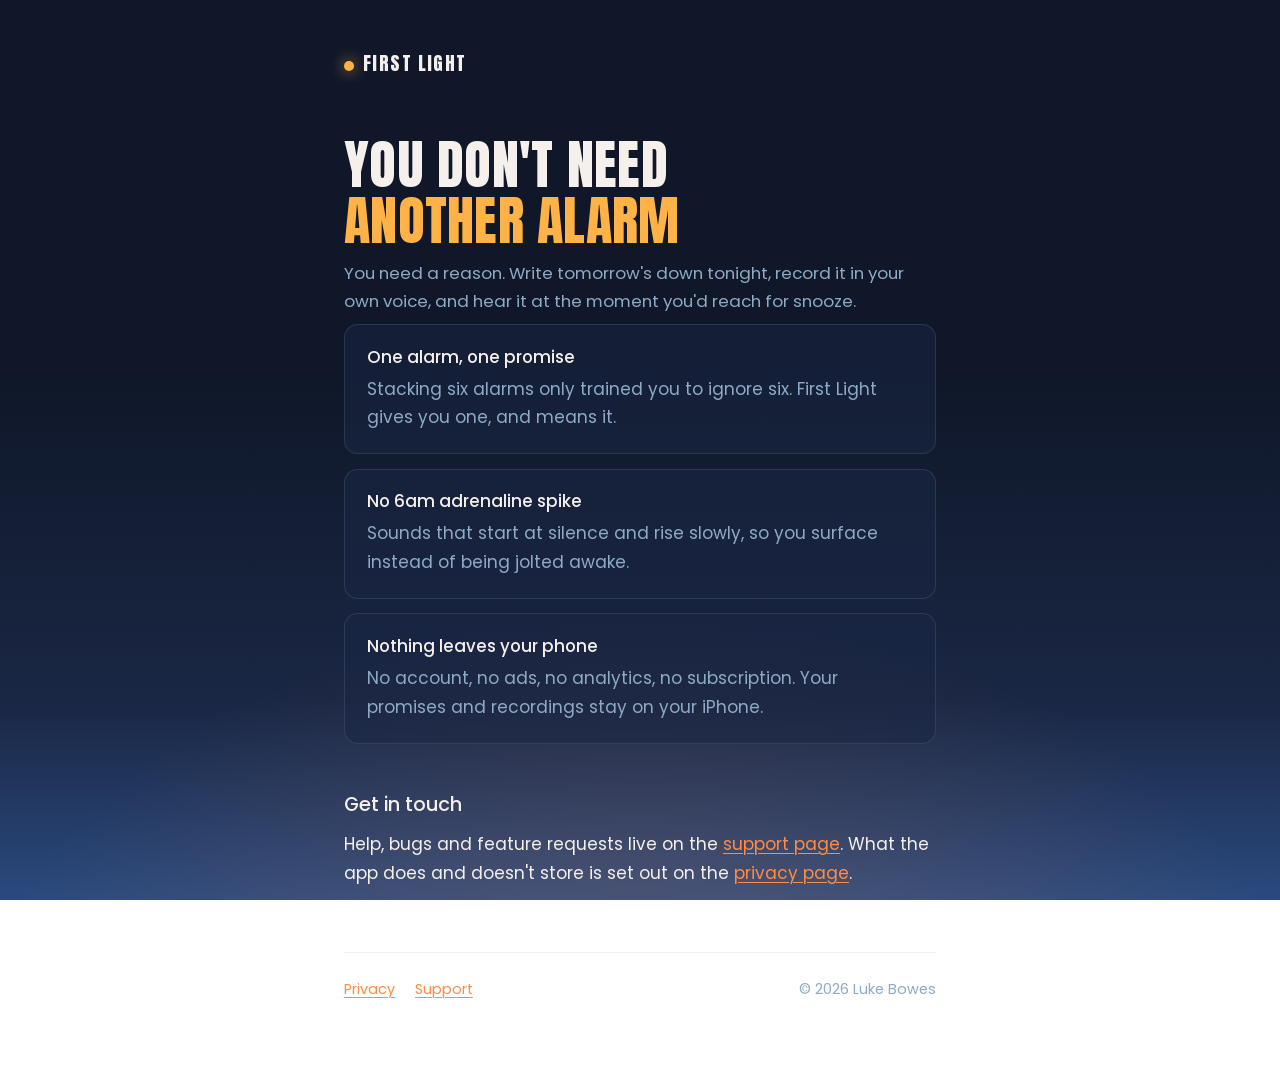
==== index.html @ 70f56f2a "feat: add the First Light landing, privacy and support pages Co-Authored-By: Claude Opus 5.5 <norepl" ====
<!doctype html>
<html lang="en-GB">
<head>
<meta charset="utf-8">
<meta name="viewport" content="width=device-width, initial-scale=1">
<title>First Light — Wake Up On Time</title>
<meta name="description" content="One alarm. One promise. Record why you're getting up and hear it at 6am, in your own voice.">
<link rel="stylesheet" href="style.css">
</head>
<body>
<div class="wrap">

  <header class="masthead">
    <span class="wordmark"><span class="sun"></span>First Light</span>
  </header>

  <main>
    <h1>You don't need<span class="accent">another alarm</span></h1>
    <p class="standfirst">You need a reason. Write tomorrow's down tonight, record it in your own voice, and hear it at the moment you'd reach for snooze.</p>

    <div class="card">
      <h2>One alarm, one promise</h2>
      <p class="lede">Stacking six alarms only trained you to ignore six. First Light gives you one, and means it.</p>
    </div>
    <div class="card">
      <h2>No 6am adrenaline spike</h2>
      <p class="lede">Sounds that start at silence and rise slowly, so you surface instead of being jolted awake.</p>
    </div>
    <div class="card">
      <h2>Nothing leaves your phone</h2>
      <p class="lede">No account, no ads, no analytics, no subscription. Your promises and recordings stay on your iPhone.</p>
    </div>

    <h2>Get in touch</h2>
    <p>Help, bugs and feature requests live on the <a href="support/">support page</a>. What the app does and doesn't store is set out on the <a href="privacy/">privacy page</a>.</p>
  </main>

  <footer>
    <a href="privacy/">Privacy</a>
    <a href="support/">Support</a>
    <span class="spacer"></span>
    <span>© 2026 Luke Bowes</span>
  </footer>

</div>
</body>
</html>
---- style.css ----
/* First Light — support site
   Palette lifted from FirstLight/DesignSystem/Colors.swift so the pages read as
   part of the app rather than a bolted-on legal afterthought. */

@font-face {
  font-family: 'Anton';
  src: url('fonts/Anton-400.woff2') format('woff2');
  font-weight: 400; font-display: swap;
}
@font-face {
  font-family: 'Poppins';
  src: url('fonts/Poppins-400.woff2') format('woff2');
  font-weight: 400; font-display: swap;
}
@font-face {
  font-family: 'Poppins';
  src: url('fonts/Poppins-500.woff2') format('woff2');
  font-weight: 500; font-display: swap;
}

:root {
  --midnight:   #0F1729;
  --deep-navy:  #1A2744;
  --dusk-blue:  #2A4A7F;
  --amber:      #FF8C42;
  --golden:     #FFB347;
  --dawn-white: #F5F0EB;
  --mist:       #8DABC4;
  --measure: 40rem;
}

* { box-sizing: border-box; }

html { -webkit-text-size-adjust: 100%; }

body {
  margin: 0;
  min-height: 100vh;
  background:
    radial-gradient(60rem 40rem at 50% 118%, rgba(255, 140, 66, 0.22), transparent 70%),
    linear-gradient(180deg, var(--midnight) 0%, var(--midnight) 42%, var(--deep-navy) 78%, var(--dusk-blue) 100%);
  background-attachment: fixed;
  color: var(--dawn-white);
  font-family: 'Poppins', -apple-system, BlinkMacSystemFont, 'Segoe UI', Roboto, sans-serif;
  font-size: 17px;
  line-height: 1.7;
  -webkit-font-smoothing: antialiased;
}

.wrap {
  max-width: var(--measure);
  margin: 0 auto;
  padding: 3rem 1.5rem 5rem;
}

/* Masthead ---------------------------------------------------------------- */

.masthead { margin-bottom: 3.5rem; }

.wordmark {
  display: inline-flex;
  align-items: baseline;
  gap: 0.55rem;
  font-family: 'Anton', Impact, sans-serif;
  font-size: 1.15rem;
  letter-spacing: 0.08em;
  text-transform: uppercase;
  color: var(--dawn-white);
  text-decoration: none;
}
.wordmark .sun {
  width: 0.62rem; height: 0.62rem;
  border-radius: 50%;
  background: var(--golden);
  box-shadow: 0 0 0.9rem rgba(255, 179, 71, 0.85);
}
.wordmark:hover { color: var(--golden); }

/* Type -------------------------------------------------------------------- */

h1 {
  font-family: 'Anton', Impact, sans-serif;
  font-weight: 400;
  font-size: clamp(2.4rem, 8vw, 3.4rem);
  line-height: 1.04;
  letter-spacing: 0.005em;
  text-transform: uppercase;
  margin: 0 0 0.6rem;
}
h1 .accent { color: var(--golden); display: block; }

h2 {
  font-family: 'Poppins', sans-serif;
  font-weight: 500;
  font-size: 1.22rem;
  line-height: 1.35;
  margin: 3rem 0 0.75rem;
  color: var(--dawn-white);
}

.standfirst {
  color: var(--mist);
  font-size: 1.05rem;
  margin: 0 0 0.5rem;
}

.updated {
  color: var(--mist);
  font-size: 0.85rem;
  letter-spacing: 0.04em;
  text-transform: uppercase;
  margin: 0 0 2.5rem;
}

p { margin: 0 0 1.1rem; }

a { color: var(--amber); text-underline-offset: 0.2em; text-decoration-thickness: 1px; }
a:hover { color: var(--golden); }

ul { padding-left: 1.15rem; margin: 0 0 1.1rem; }
li { margin-bottom: 0.55rem; }
li::marker { color: var(--amber); }

strong { font-weight: 500; color: var(--dawn-white); }

/* The one claim worth pulling out of the prose ---------------------------- */

.pull {
  border-left: 2px solid var(--amber);
  padding: 0.15rem 0 0.15rem 1.15rem;
  margin: 2rem 0;
  font-size: 1.1rem;
  line-height: 1.55;
  color: var(--dawn-white);
}

/* Cards used by the landing page and the FAQ ------------------------------ */

.card {
  background: rgba(26, 39, 68, 0.55);
  border: 1px solid rgba(141, 171, 196, 0.16);
  border-radius: 0.85rem;
  padding: 1.3rem 1.4rem;
  margin-bottom: 0.9rem;
}
.card h2 { margin: 0 0 0.4rem; font-size: 1.05rem; }
.card p:last-child { margin-bottom: 0; }
.card .lede { color: var(--mist); }

.contact {
  background: linear-gradient(135deg, rgba(255, 140, 66, 0.16), rgba(255, 179, 71, 0.06));
  border-color: rgba(255, 140, 66, 0.35);
}
.contact .email {
  font-size: 1.15rem;
  font-weight: 500;
  word-break: break-all;
}

/* Footer ------------------------------------------------------------------ */

footer {
  margin-top: 4rem;
  padding-top: 1.5rem;
  border-top: 1px solid rgba(141, 171, 196, 0.16);
  color: var(--mist);
  font-size: 0.9rem;
  display: flex;
  flex-wrap: wrap;
  gap: 0.5rem 1.25rem;
  align-items: baseline;
}
footer .spacer { flex: 1; }

@media (max-width: 30rem) {
  body { font-size: 16px; }
  .wrap { padding: 2.25rem 1.25rem 3.5rem; }
}
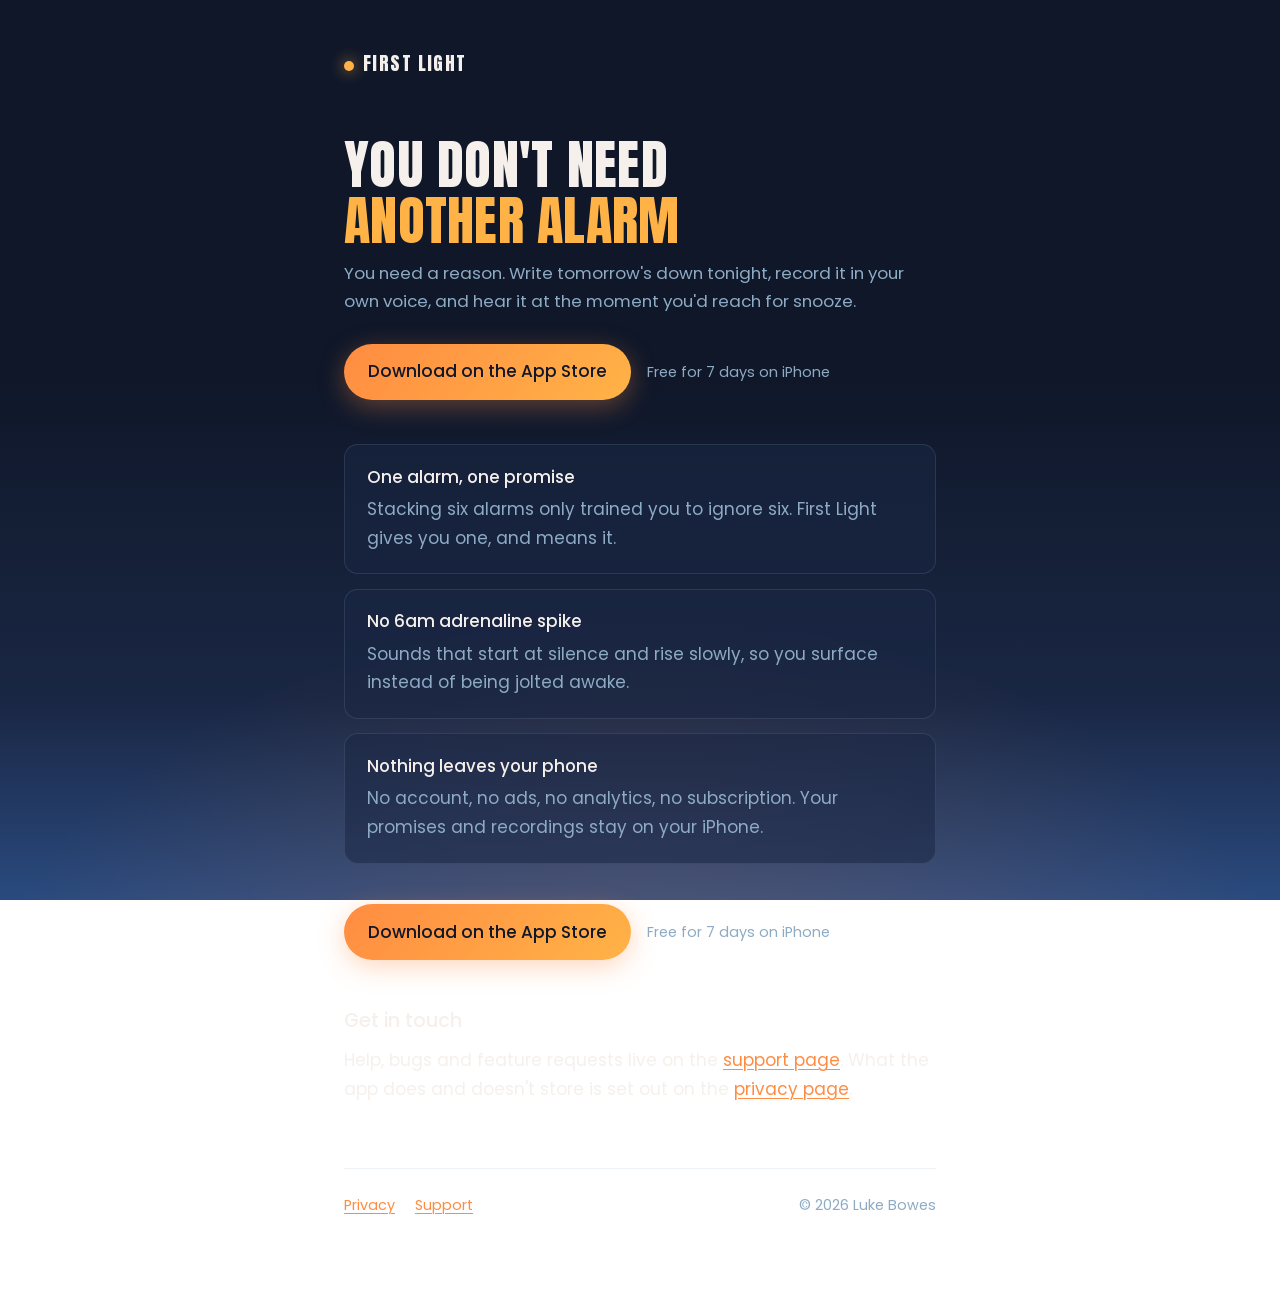
==== commit d3043e94: "feat: add App Store download buttons and a link preview image Co-Authored-By: Claude Opus 5.5 <norep" ====
--- a/index.html
+++ b/index.html
@@ -5,6 +5,17 @@
 <meta name="viewport" content="width=device-width, initial-scale=1">
 <title>First Light — Wake Up On Time</title>
 <meta name="description" content="One alarm. One promise. Record why you're getting up and hear it at 6am, in your own voice.">
+<meta property="og:type" content="website">
+<meta property="og:site_name" content="First Light">
+<meta property="og:title" content="First Light: Stop hitting snooze">
+<meta property="og:description" content="One alarm. One promise. Record why you're getting up and hear it in your own voice. Free for 7 days on iPhone.">
+<meta property="og:url" content="https://lukebowes-bit.github.io/firstlight-site/">
+<meta property="og:image" content="https://lukebowes-bit.github.io/firstlight-site/share.jpg">
+<meta property="og:image:width" content="1200">
+<meta property="og:image:height" content="630">
+<meta property="og:image:alt" content="Three First Light screens over a rising sun, with the words Stop hitting snooze">
+<meta name="twitter:card" content="summary_large_image">
+<meta name="apple-itunes-app" content="app-id=6816251800">
 <link rel="stylesheet" href="style.css">
 </head>
 <body>
@@ -17,6 +28,7 @@
   <main>
     <h1>You don't need<span class="accent">another alarm</span></h1>
     <p class="standfirst">You need a reason. Write tomorrow's down tonight, record it in your own voice, and hear it at the moment you'd reach for snooze.</p>
+    <p class="cta"><a class="store" href="https://apps.apple.com/gb/app/first-light-wake-up-on-time/id6816251800">Download on the App Store</a><span class="cta-note">Free for 7 days on iPhone</span></p>
 
     <div class="card">
       <h2>One alarm, one promise</h2>
@@ -30,6 +42,8 @@
       <h2>Nothing leaves your phone</h2>
       <p class="lede">No account, no ads, no analytics, no subscription. Your promises and recordings stay on your iPhone.</p>
     </div>
+
+    <p class="cta cta-end"><a class="store" href="https://apps.apple.com/gb/app/first-light-wake-up-on-time/id6816251800">Download on the App Store</a><span class="cta-note">Free for 7 days on iPhone</span></p>
 
     <h2>Get in touch</h2>
     <p>Help, bugs and feature requests live on the <a href="support/">support page</a>. What the app does and doesn't store is set out on the <a href="privacy/">privacy page</a>.</p>
--- a/style.css
+++ b/style.css
@@ -176,3 +176,26 @@
   body { font-size: 16px; }
   .wrap { padding: 2.25rem 1.25rem 3.5rem; }
 }
+
+/* App Store button -------------------------------------------------------- */
+
+.cta {
+  display: flex;
+  flex-wrap: wrap;
+  align-items: center;
+  gap: 0.6rem 1rem;
+  margin: 1.75rem 0 2.75rem;
+}
+.cta-end { margin: 2.5rem 0 0; }
+.store {
+  display: inline-block;
+  padding: 0.85rem 1.5rem;
+  border-radius: 999px;
+  background: linear-gradient(135deg, var(--amber), var(--golden));
+  color: var(--midnight);
+  font-weight: 500;
+  text-decoration: none;
+  box-shadow: 0 0.4rem 1.6rem rgba(255, 140, 66, 0.35);
+}
+.store:hover { color: var(--midnight); filter: brightness(1.06); }
+.cta-note { color: var(--mist); font-size: 0.9rem; }
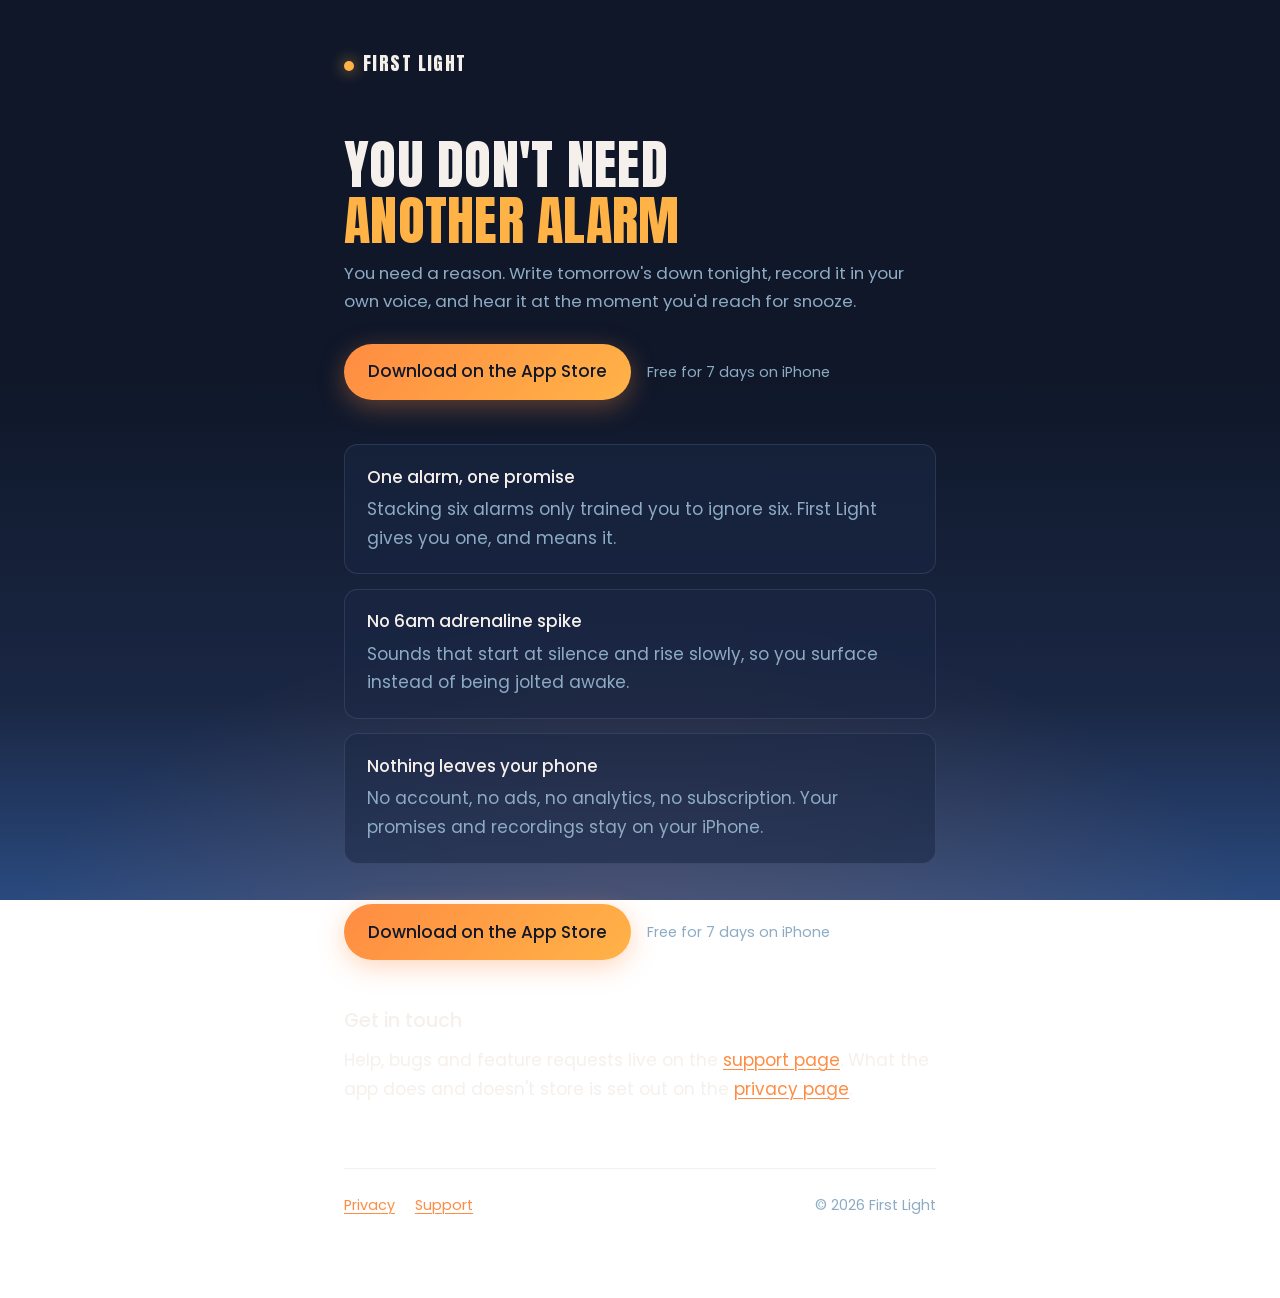
==== commit fa2fa645: "chore: credit the footer to First Light rather than a personal name Co-Authored-By: Claude Opus 5.5 " ====
--- a/index.html
+++ b/index.html
@@ -53,7 +53,7 @@
     <a href="privacy/">Privacy</a>
     <a href="support/">Support</a>
     <span class="spacer"></span>
-    <span>© 2026 Luke Bowes</span>
+    <span>© 2026 First Light</span>
   </footer>
 
 </div>
